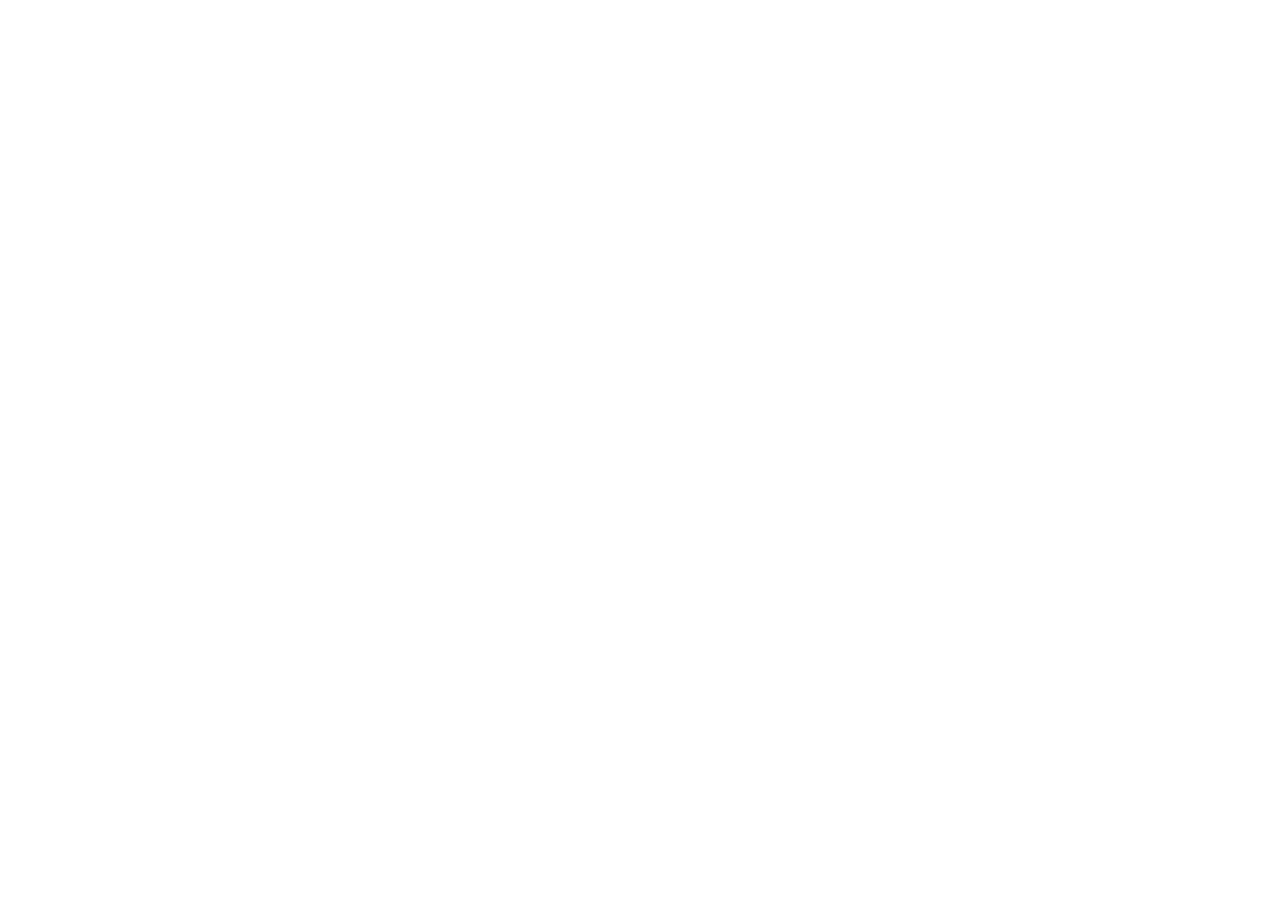
==== 1. Responsive Admin Dashboard Panel/LogiDigital/index.html @ f10ec6e3 "AutomatePro - sidebar work done now move to main area" ====
<!DOCTYPE html>
<html lang="en">
<head>
    <meta charset="UTF-8">
    <meta name="viewport" content="width=device-width, initial-scale=1.0">
    <title>LogiDigital</title>
    <link rel="stylesheet" href="style.css">
</head>
<body>
    
</body>
</html>
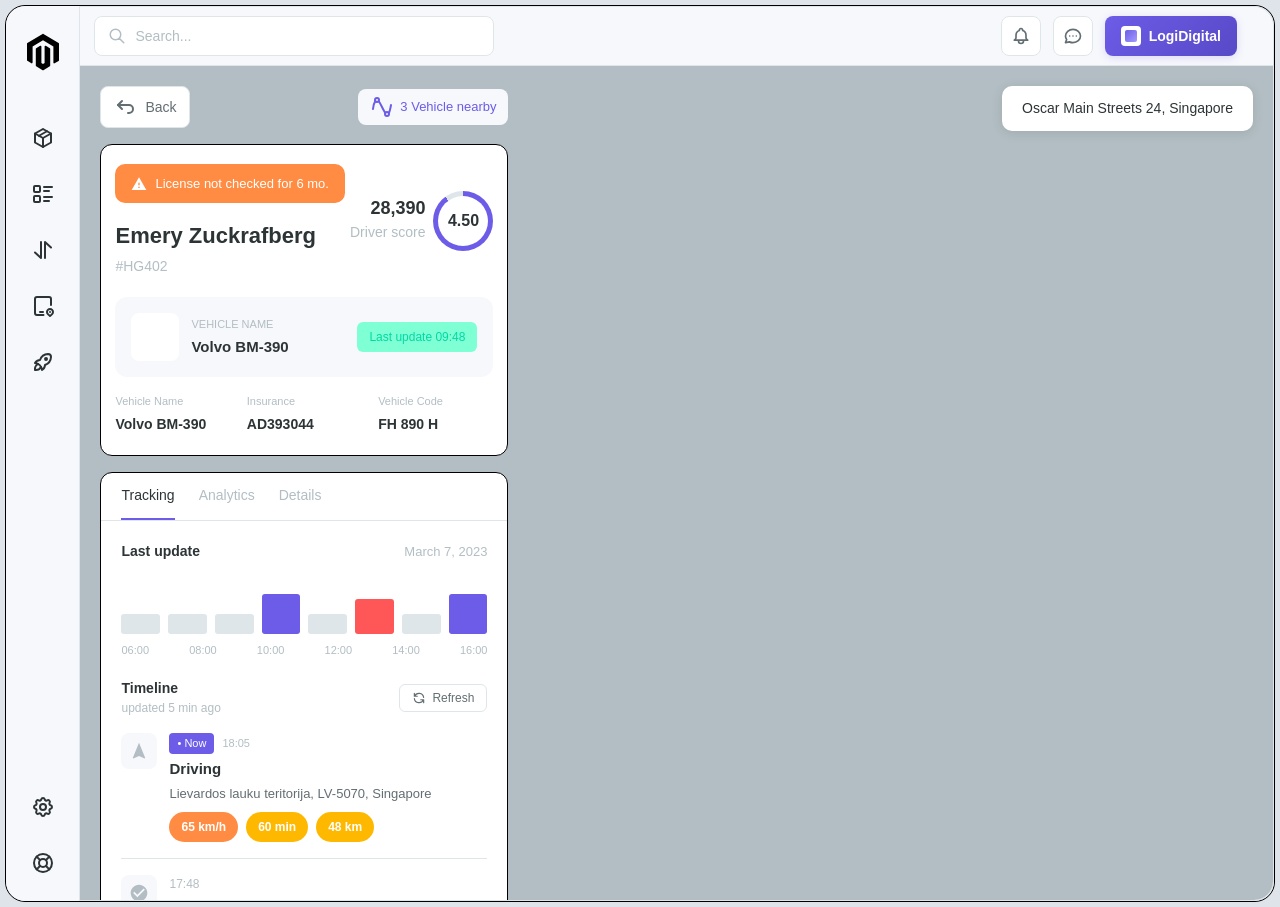
==== commit ae09b31d: "I created LogiDigital UI" ====
--- a/1. Responsive Admin Dashboard Panel/LogiDigital/index.html
+++ b/1. Responsive Admin Dashboard Panel/LogiDigital/index.html
@@ -1,12 +1,549 @@
 <!DOCTYPE html>
 <html lang="en">
-<head>
-    <meta charset="UTF-8">
-    <meta name="viewport" content="width=device-width, initial-scale=1.0">
+  <head>
+    <meta charset="UTF-8" />
+    <meta name="viewport" content="width=device-width, initial-scale=1.0" />
     <title>LogiDigital</title>
-    <link rel="stylesheet" href="style.css">
-</head>
-<body>
-    
-</body>
-</html>+    <link rel="stylesheet" href="style.css" />
+  </head>
+  <body>
+    <div class="app-container">
+      <!-- Sidebar -->
+      <aside class="sidebar">
+        <!-- sidebar group -->
+        <div class="sidebar-group">
+          <!-- Logo  -->
+          <div style="margin-bottom: 16px" class="Logo-container">
+            <svg
+              xmlns="http://www.w3.org/2000/svg"
+              x="0px"
+              y="0px"
+              width="40"
+              height="40"
+              viewBox="0 0 50 50"
+            >
+              <path
+                d="M 25.003906 2.3339844 C 24.825656 2.3339844 24.646781 2.3815625 24.488281 2.4765625 L 5.484375 13.896484 C 5.183375 14.077484 5 14.402906 5 14.753906 L 5 35.222656 C 5 35.571656 5.1805156 35.894172 5.4785156 36.076172 L 10.478516 39.128906 C 11.144516 39.535906 12 39.055391 12 38.275391 L 12 18.113281 L 25 10.173828 L 38 18.113281 L 38 38.314453 C 38 39.094453 38.853531 39.574922 39.519531 39.169922 L 44.519531 36.130859 C 44.818531 35.948859 45 35.625391 45 35.275391 L 45 14.753906 C 45 14.402906 44.816625 14.077484 44.515625 13.896484 L 25.517578 2.4765625 C 25.359078 2.3815625 25.182156 2.3339844 25.003906 2.3339844 z M 21.998047 17.175781 C 21.824234 17.175906 21.645016 17.222469 21.478516 17.324219 L 16.478516 20.378906 C 16.180516 20.560906 16 20.882469 16 21.230469 L 16 42.023438 C 16 42.374437 16.183375 42.699859 16.484375 42.880859 L 24.488281 47.689453 C 24.805281 47.880453 25.200578 47.879453 25.517578 47.689453 L 33.515625 42.882812 C 33.816625 42.701813 34 42.376391 34 42.025391 L 34 21.230469 C 34 20.882469 33.819484 20.559906 33.521484 20.378906 L 28.521484 17.324219 C 27.855484 16.917219 27 17.396734 27 18.177734 L 27 38.771484 L 25 39.994141 L 23 38.771484 L 23 18.177734 C 23 17.591984 22.519484 17.175406 21.998047 17.175781 z"
+              ></path>
+            </svg>
+          </div>
+
+          <!-- Tab 1 -->
+          <svg
+            xmlns="http://www.w3.org/2000/svg"
+            width="24"
+            height="24"
+            viewBox="0 0 24 24"
+            fill="none"
+            stroke="currentColor"
+            stroke-width="2"
+            stroke-linecap="round"
+            stroke-linejoin="round"
+            class="icon icon-tabler icons-tabler-outline icon-tabler-package"
+          >
+            <path stroke="none" d="M0 0h24v24H0z" fill="none" />
+            <path d="M12 3l8 4.5l0 9l-8 4.5l-8 -4.5l0 -9l8 -4.5" />
+            <path d="M12 12l8 -4.5" />
+            <path d="M12 12l0 9" />
+            <path d="M12 12l-8 -4.5" />
+            <path d="M16 5.25l-8 4.5" />
+          </svg>
+
+          <!-- Tab 2  -->
+          <svg
+            xmlns="http://www.w3.org/2000/svg"
+            width="24"
+            height="24"
+            viewBox="0 0 24 24"
+            fill="none"
+            stroke="currentColor"
+            stroke-width="2"
+            stroke-linecap="round"
+            stroke-linejoin="round"
+            class="icon icon-tabler icons-tabler-outline icon-tabler-list-details"
+          >
+            <path stroke="none" d="M0 0h24v24H0z" fill="none" />
+            <path d="M13 5h8" />
+            <path d="M13 9h5" />
+            <path d="M13 15h8" />
+            <path d="M13 19h5" />
+            <path
+              d="M3 4m0 1a1 1 0 0 1 1 -1h4a1 1 0 0 1 1 1v4a1 1 0 0 1 -1 1h-4a1 1 0 0 1 -1 -1z"
+            />
+            <path
+              d="M3 14m0 1a1 1 0 0 1 1 -1h4a1 1 0 0 1 1 1v4a1 1 0 0 1 -1 1h-4a1 1 0 0 1 -1 -1z"
+            />
+          </svg>
+          <!-- Tab 3 -->
+          <svg
+            xmlns="http://www.w3.org/2000/svg"
+            width="24"
+            height="24"
+            viewBox="0 0 24 24"
+            fill="none"
+            stroke="currentColor"
+            stroke-width="2"
+            stroke-linecap="round"
+            stroke-linejoin="round"
+            class="icon icon-tabler icons-tabler-outline icon-tabler-transfer-vertical"
+          >
+            <path stroke="none" d="M0 0h24v24H0z" fill="none" />
+            <path d="M10 4v16l-6 -5.5" />
+            <path d="M14 20v-16l6 5.5" />
+          </svg>
+          <!-- Tab 4 -->
+          <svg
+            xmlns="http://www.w3.org/2000/svg"
+            width="24"
+            height="24"
+            viewBox="0 0 24 24"
+            fill="none"
+            stroke="currentColor"
+            stroke-width="2"
+            stroke-linecap="round"
+            stroke-linejoin="round"
+            class="icon icon-tabler icons-tabler-outline icon-tabler-device-ipad-pin"
+          >
+            <path stroke="none" d="M0 0h24v24H0z" fill="none" />
+            <path
+              d="M12.5 21h-6.5a2 2 0 0 1 -2 -2v-14a2 2 0 0 1 2 -2h12a2 2 0 0 1 2 2v6"
+            />
+            <path d="M9 18h3" />
+            <path
+              d="M21.121 20.121a3 3 0 1 0 -4.242 0c.418 .419 1.125 1.045 2.121 1.879c1.051 -.89 1.759 -1.516 2.121 -1.879z"
+            />
+            <path d="M19 18v.01" />
+          </svg>
+          <!-- Tab 5 -->
+          <svg
+            xmlns="http://www.w3.org/2000/svg"
+            width="24"
+            height="24"
+            viewBox="0 0 24 24"
+            fill="none"
+            stroke="currentColor"
+            stroke-width="2"
+            stroke-linecap="round"
+            stroke-linejoin="round"
+            class="icon icon-tabler icons-tabler-outline icon-tabler-rocket"
+          >
+            <path stroke="none" d="M0 0h24v24H0z" fill="none" />
+            <path
+              d="M4 13a8 8 0 0 1 7 7a6 6 0 0 0 3 -5a9 9 0 0 0 6 -8a3 3 0 0 0 -3 -3a9 9 0 0 0 -8 6a6 6 0 0 0 -5 3"
+            />
+            <path d="M7 14a6 6 0 0 0 -3 6a6 6 0 0 0 6 -3" />
+            <path d="M15 9m-1 0a1 1 0 1 0 2 0a1 1 0 1 0 -2 0" />
+          </svg>
+        </div>
+        <!-- sidebar group -->
+        <div style="align-self: baseline" class="sidebar-group">
+          <!-- Settings -->
+          <svg
+            xmlns="http://www.w3.org/2000/svg"
+            width="24"
+            height="24"
+            viewBox="0 0 24 24"
+            fill="none"
+            stroke="currentColor"
+            stroke-width="2"
+            stroke-linecap="round"
+            stroke-linejoin="round"
+            class="icon icon-tabler icons-tabler-outline icon-tabler-settings"
+          >
+            <path stroke="none" d="M0 0h24v24H0z" fill="none" />
+            <path
+              d="M10.325 4.317c.426 -1.756 2.924 -1.756 3.35 0a1.724 1.724 0 0 0 2.573 1.066c1.543 -.94 3.31 .826 2.37 2.37a1.724 1.724 0 0 0 1.065 2.572c1.756 .426 1.756 2.924 0 3.35a1.724 1.724 0 0 0 -1.066 2.573c.94 1.543 -.826 3.31 -2.37 2.37a1.724 1.724 0 0 0 -2.572 1.065c-.426 1.756 -2.924 1.756 -3.35 0a1.724 1.724 0 0 0 -2.573 -1.066c-1.543 .94 -3.31 -.826 -2.37 -2.37a1.724 1.724 0 0 0 -1.065 -2.572c-1.756 -.426 -1.756 -2.924 0 -3.35a1.724 1.724 0 0 0 1.066 -2.573c-.94 -1.543 .826 -3.31 2.37 -2.37c1 .608 2.296 .07 2.572 -1.065z"
+            />
+            <path d="M9 12a3 3 0 1 0 6 0a3 3 0 0 0 -6 0" />
+          </svg>
+          <!-- Help Center -->
+          <svg
+            xmlns="http://www.w3.org/2000/svg"
+            width="24"
+            height="24"
+            viewBox="0 0 24 24"
+            fill="none"
+            stroke="currentColor"
+            stroke-width="2"
+            stroke-linecap="round"
+            stroke-linejoin="round"
+            class="icon icon-tabler icons-tabler-outline icon-tabler-lifebuoy"
+          >
+            <path stroke="none" d="M0 0h24v24H0z" fill="none" />
+            <path d="M12 12m-4 0a4 4 0 1 0 8 0a4 4 0 1 0 -8 0" />
+            <path d="M12 12m-9 0a9 9 0 1 0 18 0a9 9 0 1 0 -18 0" />
+            <path d="M15 15l3.35 3.35" />
+            <path d="M9 15l-3.35 3.35" />
+            <path d="M5.65 5.65l3.35 3.35" />
+            <path d="M18.35 5.65l-3.35 3.35" />
+          </svg>
+        </div>
+      </aside>
+      <!-- Main Content -->
+      <main class="main-content">
+        <!-- Header -->
+        <div class="main-content-header">
+          <!-- Search bar -->
+          <div class="search-container">
+            <svg
+              class="search-icon"
+              fill="none"
+              stroke="currentColor"
+              viewBox="0 0 24 24"
+            >
+              <path
+                stroke-linecap="round"
+                stroke-linejoin="round"
+                stroke-width="2"
+                d="M21 21l-6-6m2-5a7 7 0 11-14 0 7 7 0 0114 0z"
+              ></path>
+            </svg>
+            <input type="text" class="search-input" placeholder="Search..." />
+          </div>
+
+          <!-- Buttons -->
+          <div class="buttons-container">
+            <!-- Notification Button -->
+            <button class="icon-button" aria-label="Notifications">
+              <svg fill="none" stroke="currentColor" viewBox="0 0 24 24">
+                <path
+                  stroke-linecap="round"
+                  stroke-linejoin="round"
+                  stroke-width="2"
+                  d="M15 17h5l-1.405-1.405A2.032 2.032 0 0118 14.158V11a6.002 6.002 0 00-4-5.659V5a2 2 0 10-4 0v.341C7.67 6.165 6 8.388 6 11v3.159c0 .538-.214 1.055-.595 1.436L4 17h5m6 0v1a3 3 0 11-6 0v-1m6 0H9"
+                ></path>
+              </svg>
+            </button>
+
+            <!-- Chat Button -->
+            <button class="icon-button" aria-label="Messages">
+              <svg fill="none" stroke="currentColor" viewBox="0 0 24 24">
+                <path
+                  stroke-linecap="round"
+                  stroke-linejoin="round"
+                  stroke-width="2"
+                  d="M8 12h.01M12 12h.01M16 12h.01M21 12c0 4.418-4.03 8-9 8a9.863 9.863 0 01-4.255-.949L3 20l1.395-3.72C3.512 15.042 3 13.574 3 12c0-4.418 4.03-8 9-8s9 3.582 9 8z"
+                ></path>
+              </svg>
+            </button>
+
+            <!-- Logo Button -->
+            <button class="logo-button">
+              <span class="logo-icon"></span>
+              <span>LogiDigital</span>
+            </button>
+          </div>
+        </div>
+
+        <!-- Map area -->
+        <!-- Map area with overlays -->
+        <div class="map-area">
+          <!-- Location Indicator (Top Right) -->
+          <div class="location-indicator">Oscar Main Streets 24, Singapore</div>
+
+          <!-- Sidebar Panel (Left) -->
+          <div class="sidebar-panel">
+            <div class="sidebar-header">
+              <!-- Top Buttons : Back and Vehicles Row -->
+              <div class="back-vehicles-row">
+                <button class="back-button">
+                  <svg xmlns="http://www.w3.org/2000/svg" width="24" height="24" viewBox="0 0 24 24" fill="none" stroke="currentColor" stroke-width="2" stroke-linecap="round" stroke-linejoin="round" class="icon icon-tabler icons-tabler-outline icon-tabler-arrow-back-up"><path stroke="none" d="M0 0h24v24H0z" fill="none"/><path d="M9 14l-4 -4l4 -4" /><path d="M5 10h11a4 4 0 1 1 0 8h-1" /></svg>
+                  Back
+                </button>
+                <div class="vehicles-nearby">
+                  <svg xmlns="http://www.w3.org/2000/svg" width="24" height="24" viewBox="0 0 24 24" fill="none" stroke="currentColor" stroke-width="2" stroke-linecap="round" stroke-linejoin="round" class="icon icon-tabler icons-tabler-outline icon-tabler-math-max-min"><path stroke="none" d="M0 0h24v24H0z" fill="none"/><path d="M15 19a2 2 0 1 0 4 0a2 2 0 0 0 -4 0" /><path d="M5 5a2 2 0 1 0 4 0a2 2 0 0 0 -4 0" /><path d="M3 14s.605 -5.44 2.284 -7.862m3.395 .026c2.137 2.652 4.547 9.113 6.68 11.719" /><path d="M18.748 18.038c.702 -.88 1.452 -3.56 2.252 -8.038" /></svg>
+                  3 Vehicle nearby
+                </div>
+              </div>
+
+              <!-- Vechical  Card -->
+              <div class="vechical-card">
+                <!-- Driver Info -->
+                <div class="driver-info">
+                  <!-- Warning Badge -->
+                  <div>
+                    <div class="warning-badge">
+                      <svg
+                        width="16"
+                        height="16"
+                        fill="currentColor"
+                        viewBox="0 0 24 24"
+                      >
+                        <path
+                          d="M1 21h22L12 2 1 21zm12-3h-2v-2h2v2zm0-4h-2v-4h2v4z"
+                        ></path>
+                      </svg>
+                      License not checked for 6 mo.
+                    </div>
+                    <div class="driver-details">
+                      <h2>Emery Zuckrafberg</h2>
+                      <div class="driver-id">#HG402</div>
+                    </div>
+                  </div>
+
+                  <div>
+                    <div class="driver-score-box">
+                      <div class="score-display">
+                        <div>
+                          <span class="score-number">28,390</span>
+                          <div class="score-label">Driver score</div>
+                        </div>
+                        <div class="score-circle">
+                          <span class="score-text">4.50</span>
+                        </div>
+                      </div>
+                    </div>
+                  </div>
+                </div>
+
+                <!-- Vehicle Info Card -->
+                <div class="vehicle-info-card">
+                  <div class="vehicle-icon"></div>
+                  <div class="vehicle-details">
+                    <div class="vehicle-label">Vehicle Name</div>
+                    <div class="vehicle-name">Volvo BM-390</div>
+                  </div>
+                  <div class="update-badge">Last update 09:48</div>
+                </div>
+
+                <!-- Vehicle Meta -->
+                <div class="vehicle-meta">
+                  <div class="meta-item">
+                    <div class="meta-label">Vehicle Name</div>
+                    <div class="meta-value">Volvo BM-390</div>
+                  </div>
+                  <div class="meta-item">
+                    <div class="meta-label">Insurance</div>
+                    <div class="meta-value">AD393044</div>
+                  </div>
+                  <div class="meta-item">
+                    <div class="meta-label">Vehicle Code</div>
+                    <div class="meta-value">FH 890 H</div>
+                  </div>
+                </div>
+              </div>
+
+              <!-- Tabs -->
+              <div class="tabs-section">
+                <div class="tabs">
+                  <div class="tab active">Tracking</div>
+                  <div class="tab">Analytics</div>
+                  <div class="tab">Details</div>
+                </div>
+
+                <!-- Tracking Content -->
+                <div class="tracking-content">
+                  <!-- Last Update Section -->
+                  <div class="last-update-section">
+                    <div class="section-header">
+                      <span class="section-title">Last update</span>
+                      <span class="date-text">March 7, 2023</span>
+                    </div>
+
+                    <!-- Timeline Chart -->
+                    <div class="timeline-chart">
+                      <div class="timeline-column">
+                        <div class="timeline-bar light"></div>
+                      </div>
+                      <div class="timeline-column">
+                        <div class="timeline-bar light"></div>
+                      </div>
+                      <div class="timeline-column">
+                        <div class="timeline-bar light"></div>
+                      </div>
+                      <div class="timeline-column">
+                        <div class="timeline-bar active"></div>
+                      </div>
+                      <div class="timeline-column">
+                        <div class="timeline-bar light"></div>
+                      </div>
+                      <div class="timeline-column">
+                        <div class="timeline-bar red"></div>
+                      </div>
+                      <div class="timeline-column">
+                        <div class="timeline-bar light"></div>
+                      </div>
+                      <div class="timeline-column">
+                        <div class="timeline-bar active"></div>
+                      </div>
+                    </div>
+
+                    <div class="time-labels">
+                      <span>06:00</span>
+                      <span>08:00</span>
+                      <span>10:00</span>
+                      <span>12:00</span>
+                      <span>14:00</span>
+                      <span>16:00</span>
+                    </div>
+                  </div>
+
+                  <!-- Timeline Section -->
+                  <div class="timeline-section">
+                    <div class="timeline-header">
+                      <div>
+                        <div class="timeline-title">Timeline</div>
+                        <div class="timeline-updated">updated 5 min ago</div>
+                      </div>
+                      <button class="refresh-button">
+                        <svg
+                          width="14"
+                          height="14"
+                          fill="none"
+                          stroke="currentColor"
+                          viewBox="0 0 24 24"
+                        >
+                          <path
+                            stroke-linecap="round"
+                            stroke-linejoin="round"
+                            stroke-width="2"
+                            d="M4 4v5h.582m15.356 2A8.001 8.001 0 004.582 9m0 0H9m11 11v-5h-.581m0 0a8.003 8.003 0 01-15.357-2m15.357 2H15"
+                          ></path>
+                        </svg>
+                        Refresh
+                      </button>
+                    </div>
+
+                    <!-- Timeline Items -->
+                    <div class="timeline-items">
+                      <!-- Current Driving -->
+                      <div class="timeline-item">
+                        <div class="timeline-icon">
+                          <svg
+                            width="20"
+                            height="20"
+                            fill="currentColor"
+                            viewBox="0 0 24 24"
+                          >
+                            <path
+                              d="M12 2L4.5 20.29l.71.71L12 18l6.79 3 .71-.71z"
+                            ></path>
+                          </svg>
+                        </div>
+                        <div class="timeline-details">
+                          <div class="timeline-time">
+                            <span class="now-badge">• Now</span>
+                            <span class="actual-time">18:05</span>
+                          </div>
+                          <div class="timeline-status">Driving</div>
+                          <div class="timeline-location">
+                            Lievardos lauku teritorija, LV-5070, Singapore
+                          </div>
+                          <div class="timeline-stats">
+                            <span class="stat-badge speed">65 km/h</span>
+                            <span class="stat-badge time">60 min</span>
+                            <span class="stat-badge distance">48 km</span>
+                          </div>
+                        </div>
+                      </div>
+
+                      <!-- Started Driving -->
+                      <div class="timeline-item">
+                        <div class="timeline-icon">
+                          <svg
+                            width="20"
+                            height="20"
+                            fill="currentColor"
+                            viewBox="0 0 24 24"
+                          >
+                            <path
+                              d="M12 2C6.48 2 2 6.48 2 12s4.48 10 10 10 10-4.48 10-10S17.52 2 12 2zm-2 15l-5-5 1.41-1.41L10 14.17l7.59-7.59L19 8l-9 9z"
+                            ></path>
+                          </svg>
+                        </div>
+                        <div class="timeline-details">
+                          <div class="timeline-time">
+                            <span class="time-badge">17:48</span>
+                          </div>
+                          <div class="timeline-status">Started Driving</div>
+                          <div class="timeline-location">
+                            Shrījku lauku teritorija, LV-1270, Singapore
+                          </div>
+                        </div>
+                      </div>
+
+                      <!-- Stopped -->
+                      <div class="timeline-item">
+                        <div class="timeline-icon">
+                          <svg
+                            width="20"
+                            height="20"
+                            fill="currentColor"
+                            viewBox="0 0 24 24"
+                          >
+                            <path
+                              d="M9 16.17L4.83 12l-1.42 1.41L9 19 21 7l-1.41-1.41z"
+                            ></path>
+                          </svg>
+                        </div>
+                        <div class="timeline-details">
+                          <div class="timeline-time">
+                            <span class="time-badge">17:32</span>
+                          </div>
+                          <div class="timeline-status">Stopped</div>
+                          <div class="timeline-location">
+                            Orchard flav, LV-5034, Singapore
+                          </div>
+                        </div>
+                      </div>
+
+                      <!-- Driving -->
+                      <div class="timeline-item">
+                        <div class="timeline-icon">
+                          <svg
+                            width="20"
+                            height="20"
+                            fill="currentColor"
+                            viewBox="0 0 24 24"
+                          >
+                            <path
+                              d="M12 2L4.5 20.29l.71.71L12 18l6.79 3 .71-.71z"
+                            ></path>
+                          </svg>
+                        </div>
+                        <div class="timeline-details">
+                          <div class="timeline-time">
+                            <span class="time-badge">17:12</span>
+                          </div>
+                          <div class="timeline-status">Driving</div>
+                          <div class="timeline-location">
+                            Sofia Garden teritorija, LV-8470, Singapore
+                          </div>
+                        </div>
+                      </div>
+
+                      <!-- Started Driving -->
+                      <div class="timeline-item">
+                        <div class="timeline-icon">
+                          <svg
+                            width="20"
+                            height="20"
+                            fill="currentColor"
+                            viewBox="0 0 24 24"
+                          >
+                            <path
+                              d="M12 2C6.48 2 2 6.48 2 12s4.48 10 10 10 10-4.48 10-10S17.52 2 12 2zm-2 15l-5-5 1.41-1.41L10 14.17l7.59-7.59L19 8l-9 9z"
+                            ></path>
+                          </svg>
+                        </div>
+                        <div class="timeline-details">
+                          <div class="timeline-time">
+                            <span class="time-badge">17:05</span>
+                          </div>
+                          <div class="timeline-status">Started Driving</div>
+                          <div class="timeline-location">
+                            Main Street teritorija, Singapore
+                          </div>
+                        </div>
+                      </div>
+                    </div>
+                  </div>
+                </div>
+              </div>
+            </div>
+          </div>
+        </div>
+      </main>
+    </div>
+  </body>
+</html>
--- a/1. Responsive Admin Dashboard Panel/LogiDigital/style.css
+++ b/1. Responsive Admin Dashboard Panel/LogiDigital/style.css
@@ -0,0 +1,772 @@
+/* Color Palette */
+:root {
+  /* Primary Brand Colors */
+  --primary-purple: #6c5ce7;
+  --primary-purple-light: #a29bfe;
+  --primary-purple-dark: #5849c7;
+
+  /* Accent Colors */
+  --accent-green: #00d9a5;
+  --accent-green-light: #7fffd4;
+  --accent-blue: #4a90e2;
+  --accent-yellow: #ffb800;
+  --accent-orange: #ff8c42;
+
+  /* Status Colors */
+  --status-warning: #ffc107;
+  --status-success: #00d9a5;
+  --status-info: #4a90e2;
+  --status-error: #ff5757;
+
+  /* Map Route Colors */
+  --route-active: #6c5ce7;
+  --route-inactive: #b8b5c8;
+  --map-background: #e8e9f0;
+
+  /* Neutral Colors */
+  --white: #ffffff;
+  --background-light: #f7f8fc;
+  --background-gray: #fafbfd;
+  --text-primary: #2d3436;
+  --text-secondary: #636e72;
+  --text-muted: #b2bec3;
+  --border-light: #dfe6e9;
+  --border-medium: #b2bec3;
+
+  /* Chart/Graph Colors */
+  --chart-purple: #6c5ce7;
+  --chart-blue: #4a90e2;
+  --chart-background: #f0f1f7;
+
+  /* Badge/Tag Colors */
+  --tag-yellow: #ffb800;
+  --tag-yellow-bg: #fff9e6;
+  --tag-orange: #ff8c42;
+  --tag-orange-bg: #fff4ed;
+}
+
+* {
+  margin: 0;
+  padding: 0;
+  box-sizing: border-box;
+}
+
+body {
+  font-family: "Inter", -apple-system, BlinkMacSystemFont, "Segoe UI", "Roboto",
+    "Helvetica Neue", Arial, sans-serif;
+  background-color: #dfe4ea;
+  color: var(--text-primary);
+  font-size: 14px;
+  line-height: 1.5;
+  display: flex;
+  justify-content: center;
+  padding: 5px;
+}
+
+/* Layout */
+.app-container {
+  display: flex;
+  width: 1430px;
+  height: 897px;
+  /* overflow: hidden; */
+  /* background-color: var(--chefs-hat); */
+  background-color: #dfe4ea;
+  align-items: center;
+  border: 1px solid black;
+  border-radius: 20px;
+}
+
+/* Sidebar */
+.sidebar {
+  width: 78px;
+  /* height: 897px; */
+  height: 100%;
+  background-color: var(--background-light);
+  /* border-right: 1px solid var(--border-light); */
+  border-radius: 20px 0 0 20px;
+  padding: 26px 0 26px 0;
+  display: flex;
+  flex-direction: column;
+  justify-content: space-between;
+}
+
+.sidebar-group {
+  width: 100%;
+  height: fit-content;
+  display: flex;
+  flex-direction: column;
+  justify-content: center;
+  align-items: center;
+  gap: 32px;
+}
+
+.main-content {
+  width: 100%;
+  /* max-width: 1351px; */
+  height: 100%;
+  border: 1px solid var(--border-light);
+  background-color: var(--background-light);
+  border-radius: 0 20px 20px 0;
+  display: flex;
+  flex-direction: column;
+  /* align-items: center; */
+  /* justify-content: space-between; */
+  overflow: hidden;
+}
+
+.main-content-header {
+  width: 100%;
+  /* max-width: 1351px; */
+  height: 63px;
+  border-bottom: 1px solid var(--border-light);
+  border-radius: 0 20px 0 0;
+  padding: 0 36px 0 14px;
+  background-color: var(--background-light);
+  display: flex;
+  align-items: center;
+  justify-content: space-between;
+  gap: 20px;
+}
+
+/* Search Bar */
+.search-container {
+  flex: 1;
+  max-width: 400px;
+  position: relative;
+}
+
+.search-input {
+  width: 100%;
+  height: 40px;
+  padding: 0 16px 0 40px;
+  border: 1px solid var(--border-light);
+  border-radius: 8px;
+  font-size: 14px;
+  color: var(--text-primary);
+  background-color: var(--white);
+  transition: all 0.2s ease;
+}
+
+.search-input::placeholder {
+  color: var(--text-muted);
+}
+
+.search-input:focus {
+  outline: none;
+  border-color: var(--primary-purple);
+  box-shadow: 0 0 0 3px rgba(108, 92, 231, 0.1);
+}
+
+.search-icon {
+  position: absolute;
+  left: 14px;
+  top: 50%;
+  transform: translateY(-50%);
+  width: 18px;
+  height: 18px;
+  color: var(--text-muted);
+}
+
+/* Buttons Container */
+.buttons-container {
+  display: flex;
+  align-items: center;
+  gap: 12px;
+}
+
+.icon-button {
+  width: 40px;
+  height: 40px;
+  border: 1px solid var(--border-light);
+  border-radius: 8px;
+  background-color: var(--white);
+  display: flex;
+  align-items: center;
+  justify-content: center;
+  cursor: pointer;
+  transition: all 0.2s ease;
+  position: relative;
+}
+
+.icon-button:hover {
+  background-color: var(--background-light);
+  border-color: var(--border-medium);
+}
+
+.icon-button svg {
+  width: 20px;
+  height: 20px;
+  color: var(--text-secondary);
+}
+
+/* Logo Button */
+.logo-button {
+  height: 40px;
+  padding: 0 16px;
+  border: none;
+  border-radius: 8px;
+  background: linear-gradient(
+    135deg,
+    var(--primary-purple) 0%,
+    var(--primary-purple-dark) 100%
+  );
+  color: var(--white);
+  font-size: 14px;
+  font-weight: 600;
+  display: flex;
+  align-items: center;
+  gap: 8px;
+  cursor: pointer;
+  transition: all 0.2s ease;
+  box-shadow: 0 2px 8px rgba(108, 92, 231, 0.2);
+}
+
+.logo-button:hover {
+  transform: translateY(-1px);
+  box-shadow: 0 4px 12px rgba(108, 92, 231, 0.3);
+}
+
+.logo-icon {
+  width: 20px;
+  height: 20px;
+  background: var(--white);
+  border-radius: 4px;
+  display: flex;
+  align-items: center;
+  justify-content: center;
+}
+
+.logo-icon::before {
+  content: "";
+  width: 12px;
+  height: 12px;
+  background: linear-gradient(
+    135deg,
+    var(--primary-purple) 0%,
+    var(--primary-purple-light) 100%
+  );
+  border-radius: 2px;
+}
+
+/* Map Area Placeholder */
+.map-area {
+  width: 100%;
+  height: 100%;
+  background-color: var(--border-medium);
+  display: flex;
+  align-items: center;
+  justify-content: center;
+  color: var(--text-muted);
+  font-size: 14px;
+}
+
+/* Map Area Container */
+.map-area {
+  width: 100%;
+  height: 100%;
+  background-color: var(--border-medium);
+   display: flex;
+  align-items: center;
+  justify-content: center;
+  color: var(--text-muted);
+  font-size: 14px;
+  position: relative;
+  overflow: hidden;
+}
+
+/* Sidebar Panel */
+.sidebar-panel {
+  position: absolute;
+  top: 20px;
+  left: 20px;
+  width: 408px;
+  /* max-height: calc(100vh - 103px); */
+  /* height: fit-content; */
+  height: 100%;
+  background-color: rgba(255, 255, 255, 0);
+  /* border-radius: 20px; */
+  /* box-shadow: 0 4px 20px rgba(0, 0, 0, 0.1); */
+  z-index: 5;
+  display: flex;
+  flex-direction: column;
+  overflow: hidden;
+}
+
+/* Sidebar Header */
+.sidebar-header {
+  /* padding: 20px 20px 16px; */
+  /* border-bottom: 1px solid var(--border-light); */
+  height: 100%;
+}
+
+.back-vehicles-row {
+  display: flex;
+  justify-content: space-between;
+  align-items: center;
+  margin-bottom: 16px;
+}
+
+.back-button {
+  display: flex;
+  align-items: center;
+  gap: 8px;
+  padding: 8px 12px;
+  border: 1px solid var(--border-light);
+  border-radius: 8px;
+  background: var(--white);
+  color: var(--text-secondary);
+  font-size: 14px;
+  cursor: pointer;
+  transition: all 0.2s ease;
+}
+
+.back-button:hover {
+  background: var(--background-light);
+}
+
+.vehicles-nearby {
+  display: flex;
+  align-items: center;
+  gap: 6px;
+  padding: 6px 12px;
+  background: var(--background-light);
+  border-radius: 8px;
+  color: var(--primary-purple);
+  font-size: 13px;
+  font-weight: 500;
+}
+
+.vechical-card {
+  width: 100%;
+  height: fit-content;
+  padding: 19px 14px 0px 14px;
+  background-color: white;
+  border: 1px solid black;
+  border-radius: 12px;
+  margin-bottom: 16px;
+}
+
+.warning-badge {
+  width: fit-content;
+  display: flex;
+  align-items: center;
+  gap: 8px;
+  padding: 10px 16px;
+  background: var(--tag-orange);
+  border-radius: 10px;
+  color: white;
+  font-size: 13px;
+  font-weight: 500;
+  margin-bottom: 16px;
+}
+
+.driver-info {
+  display: flex;
+  justify-content: space-between;
+  align-items: center;
+  margin-bottom: 20px;
+}
+
+.driver-details h2 {
+  font-size: 22px;
+  font-weight: 600;
+  color: var(--text-primary);
+  margin-bottom: 4px;
+}
+
+.driver-id {
+  font-size: 14px;
+  font-weight: 500;
+  color: var(--text-muted);
+}
+
+.driver-score-box {
+  text-align: right;
+}
+
+.score-label {
+  font-size: 14px;
+  font-weight: 500;
+  color: var(--text-muted);
+  margin-bottom: 4px;
+}
+
+.score-display {
+  display: flex;
+  align-items: center;
+  gap: 8px;
+}
+
+.score-number {
+  font-size: 18px;
+  font-weight: 600;
+  color: var(--text-primary);
+}
+
+.score-circle {
+  width: 60px;
+  height: 60px;
+  border-radius: 50%;
+  background: conic-gradient(
+    var(--primary-purple) 0deg 324deg,
+    var(--border-light) 324deg 360deg
+  );
+  display: flex;
+  align-items: center;
+  justify-content: center;
+  position: relative;
+}
+
+.score-circle::before {
+  content: "";
+  width: 50px;
+  height: 50px;
+  background: var(--white);
+  border-radius: 50%;
+  position: absolute;
+}
+
+.score-text {
+  position: relative;
+  z-index: 1;
+  font-size: 16px;
+  font-weight: 700;
+  color: var(--text-primary);
+}
+
+/* Vehicle Info Card */
+.vehicle-info-card {
+  display: flex;
+  align-items: center;
+  gap: 12px;
+  padding: 16px;
+  background: var(--background-light);
+  border-radius: 12px;
+  margin-bottom: 16px;
+  /* border-top: 1px solid gray;
+  border-bottom: 1px solid gray; */
+}
+
+.vehicle-icon {
+  width: 48px;
+  height: 48px;
+  background: var(--white);
+  border-radius: 8px;
+  display: flex;
+  align-items: center;
+  justify-content: center;
+  font-size: 24px;
+}
+
+.vehicle-details {
+  flex: 1;
+}
+
+.vehicle-label {
+  font-size: 11px;
+  color: var(--text-muted);
+  text-transform: uppercase;
+  margin-bottom: 4px;
+}
+
+.vehicle-name {
+  font-size: 15px;
+  font-weight: 600;
+  color: var(--text-primary);
+}
+
+.update-badge {
+  padding: 6px 12px;
+  background: var(--accent-green-light);
+  border-radius: 6px;
+  color: var(--accent-green);
+  font-size: 12px;
+  font-weight: 500;
+}
+
+.vehicle-meta {
+  display: grid;
+  grid-template-columns: repeat(3, 1fr);
+  gap: 16px;
+  margin-bottom: 20px;
+}
+
+.meta-item {
+  display: flex;
+  flex-direction: column;
+  gap: 4px;
+}
+
+.meta-label {
+  font-size: 11px;
+  color: var(--text-muted);
+  text-transform: capitalize;
+}
+
+.meta-value {
+  font-size: 14px;
+  font-weight: 600;
+  color: var(--text-primary);
+}
+
+/* Tabs */
+.tabs-section {
+  width: 100%;
+  height: 100%;
+  /* flex: 1; */
+  border: 1px solid black;
+  border-radius: 12px;
+  background-color: white;
+}
+
+.tabs {
+  display: flex;
+  gap: 24px;
+  padding: 0 20px;
+  border-bottom: 1px solid var(--border-light);
+}
+
+.tab {
+  padding: 12px 0;
+  font-size: 14px;
+  font-weight: 500;
+  color: var(--text-muted);
+  cursor: pointer;
+  border-bottom: 2px solid transparent;
+  transition: all 0.2s ease;
+}
+
+.tab.active {
+  color: var(--text-primary);
+  border-bottom-color: var(--primary-purple);
+}
+
+/* Tracking Content */
+.tracking-content {
+  padding: 20px;
+  overflow-y: auto;
+  max-height: calc(100vh - 100px);
+  /* height: 100%; */
+}
+
+.last-update-section {
+  margin-bottom: 20px;
+}
+
+.section-header {
+  display: flex;
+  justify-content: space-between;
+  align-items: center;
+  margin-bottom: 12px;
+}
+
+.section-title {
+  font-size: 14px;
+  font-weight: 600;
+  color: var(--text-primary);
+}
+
+.date-text {
+  font-size: 13px;
+  color: var(--text-muted);
+}
+
+/* Timeline Chart */
+.timeline-chart {
+  display: flex;
+  align-items: flex-end;
+  gap: 8px;
+  height: 60px;
+  margin-bottom: 8px;
+}
+
+.timeline-column {
+  flex: 1;
+  display: flex;
+  flex-direction: column;
+  justify-content: flex-end;
+  gap: 2px;
+}
+
+.timeline-bar {
+  width: 100%;
+  border-radius: 3px;
+  transition: all 0.2s ease;
+}
+
+.timeline-bar.light {
+  background: var(--border-light);
+  height: 20px;
+}
+
+.timeline-bar.active {
+  background: var(--primary-purple);
+  height: 40px;
+}
+
+.timeline-bar.red {
+  background: #ff5757;
+  height: 35px;
+}
+
+.time-labels {
+  display: flex;
+  justify-content: space-between;
+  font-size: 11px;
+  color: var(--text-muted);
+}
+
+/* Timeline Section */
+.timeline-section {
+  margin-top: 20px;
+}
+
+.timeline-header {
+  display: flex;
+  justify-content: space-between;
+  align-items: center;
+  margin-bottom: 16px;
+}
+
+.timeline-title {
+  font-size: 14px;
+  font-weight: 600;
+  color: var(--text-primary);
+}
+
+.timeline-updated {
+  font-size: 12px;
+  color: var(--text-muted);
+}
+
+.refresh-button {
+  display: flex;
+  align-items: center;
+  gap: 6px;
+  padding: 6px 12px;
+  border: 1px solid var(--border-light);
+  border-radius: 6px;
+  background: var(--white);
+  color: var(--text-secondary);
+  font-size: 12px;
+  cursor: pointer;
+  transition: all 0.2s ease;
+}
+
+.refresh-button:hover {
+  background: var(--background-light);
+}
+
+/* Timeline Items */
+.timeline-items {
+  display: flex;
+  flex-direction: column;
+  gap: 16px;
+}
+
+.timeline-item {
+  display: flex;
+  gap: 12px;
+  padding-bottom: 16px;
+  border-bottom: 1px solid var(--border-light);
+}
+
+.timeline-item:last-child {
+  border-bottom: none;
+}
+
+.timeline-icon {
+  width: 36px;
+  height: 36px;
+  border-radius: 8px;
+  background: var(--background-light);
+  display: flex;
+  align-items: center;
+  justify-content: center;
+  flex-shrink: 0;
+}
+
+.timeline-details {
+  flex: 1;
+}
+
+.timeline-time {
+  display: flex;
+  align-items: center;
+  gap: 8px;
+  margin-bottom: 4px;
+}
+
+.time-badge {
+  font-size: 12px;
+  color: var(--text-muted);
+}
+
+.now-badge {
+  padding: 2px 8px;
+  background: var(--primary-purple);
+  color: var(--white);
+  border-radius: 4px;
+  font-size: 11px;
+  font-weight: 500;
+}
+
+.actual-time {
+  font-size: 11px;
+  color: var(--text-muted);
+}
+
+.timeline-status {
+  font-size: 15px;
+  font-weight: 600;
+  color: var(--text-primary);
+  margin-bottom: 4px;
+}
+
+.timeline-location {
+  font-size: 13px;
+  color: var(--text-secondary);
+  margin-bottom: 8px;
+}
+
+.timeline-stats {
+  display: flex;
+  gap: 8px;
+}
+
+.stat-badge {
+  padding: 6px 12px;
+  border-radius: 20px;
+  font-size: 12px;
+  font-weight: 600;
+}
+
+.stat-badge.speed {
+  background: var(--accent-orange);
+  color: var(--white);
+}
+
+.stat-badge.time {
+  background: var(--accent-yellow);
+  color: var(--white);
+}
+
+.stat-badge.distance {
+  background: var(--accent-yellow);
+  color: var(--white);
+}
+
+/* Location Indicator */
+.location-indicator {
+  position: absolute;
+  top: 20px;
+  right: 20px;
+  padding: 12px 20px;
+  background: var(--white);
+  border-radius: 10px;
+  box-shadow: 0 2px 12px rgba(0, 0, 0, 0.1);
+  font-size: 14px;
+  color: var(--text-primary);
+  font-weight: 500;
+  z-index: 5;
+}
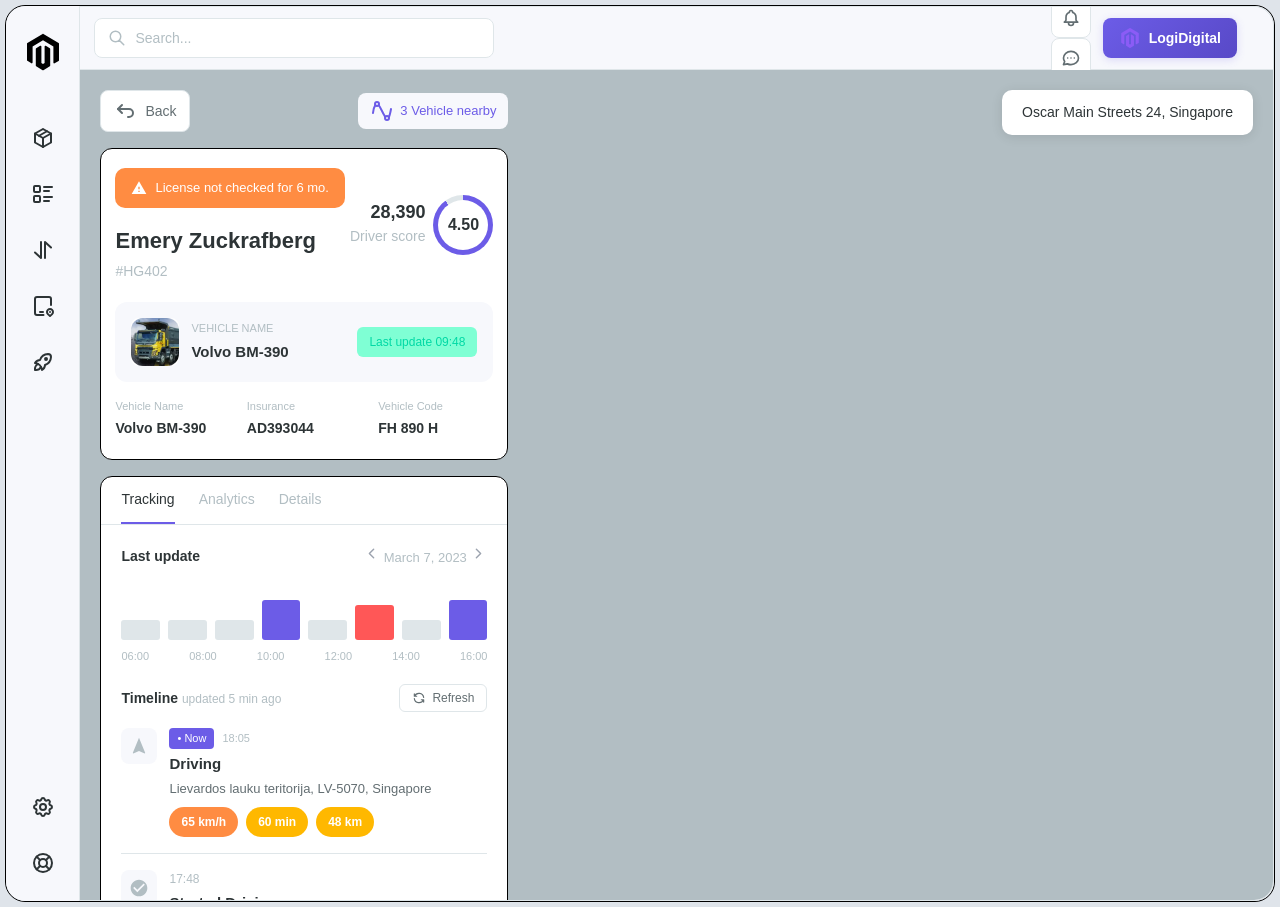
==== commit cdf7cf6d: "logiDigital - timeline working" ====
--- a/1. Responsive Admin Dashboard Panel/LogiDigital/index.html
+++ b/1. Responsive Admin Dashboard Panel/LogiDigital/index.html
@@ -204,32 +204,66 @@
           <!-- Buttons -->
           <div class="buttons-container">
             <!-- Notification Button -->
-            <button class="icon-button" aria-label="Notifications">
-              <svg fill="none" stroke="currentColor" viewBox="0 0 24 24">
-                <path
-                  stroke-linecap="round"
-                  stroke-linejoin="round"
-                  stroke-width="2"
-                  d="M15 17h5l-1.405-1.405A2.032 2.032 0 0118 14.158V11a6.002 6.002 0 00-4-5.659V5a2 2 0 10-4 0v.341C7.67 6.165 6 8.388 6 11v3.159c0 .538-.214 1.055-.595 1.436L4 17h5m6 0v1a3 3 0 11-6 0v-1m6 0H9"
-                ></path>
-              </svg>
-            </button>
-
-            <!-- Chat Button -->
-            <button class="icon-button" aria-label="Messages">
-              <svg fill="none" stroke="currentColor" viewBox="0 0 24 24">
-                <path
-                  stroke-linecap="round"
-                  stroke-linejoin="round"
-                  stroke-width="2"
-                  d="M8 12h.01M12 12h.01M16 12h.01M21 12c0 4.418-4.03 8-9 8a9.863 9.863 0 01-4.255-.949L3 20l1.395-3.72C3.512 15.042 3 13.574 3 12c0-4.418 4.03-8 9-8s9 3.582 9 8z"
-                ></path>
-              </svg>
-            </button>
+            <div class="buttons-icon-container">
+              <button class="icon-button" aria-label="Notifications">
+                <svg fill="none" stroke="currentColor" viewBox="0 0 24 24">
+                  <path
+                    stroke-linecap="round"
+                    stroke-linejoin="round"
+                    stroke-width="2"
+                    d="M15 17h5l-1.405-1.405A2.032 2.032 0 0118 14.158V11a6.002 6.002 0 00-4-5.659V5a2 2 0 10-4 0v.341C7.67 6.165 6 8.388 6 11v3.159c0 .538-.214 1.055-.595 1.436L4 17h5m6 0v1a3 3 0 11-6 0v-1m6 0H9"
+                  ></path>
+                </svg>
+              </button>
+
+              <!-- Chat Button -->
+              <button class="icon-button" aria-label="Messages">
+                <svg fill="none" stroke="currentColor" viewBox="0 0 24 24">
+                  <path
+                    stroke-linecap="round"
+                    stroke-linejoin="round"
+                    stroke-width="2"
+                    d="M8 12h.01M12 12h.01M16 12h.01M21 12c0 4.418-4.03 8-9 8a9.863 9.863 0 01-4.255-.949L3 20l1.395-3.72C3.512 15.042 3 13.574 3 12c0-4.418 4.03-8 9-8s9 3.582 9 8z"
+                  ></path>
+                </svg>
+              </button>
+            </div>
 
             <!-- Logo Button -->
             <button class="logo-button">
-              <span class="logo-icon"></span>
+              <!-- <span class="logo-icon"> -->
+              <svg
+                xmlns="http://www.w3.org/2000/svg"
+                x="0px"
+                y="0px"
+                width="22"
+                height="22"
+                viewBox="0,0,256,256"
+              >
+                <g
+                  fill="#8b5cf6"
+                  fill-rule="nonzero"
+                  stroke="none"
+                  stroke-width="1"
+                  stroke-linecap="butt"
+                  stroke-linejoin="miter"
+                  stroke-miterlimit="10"
+                  stroke-dasharray=""
+                  stroke-dashoffset="0"
+                  font-family="none"
+                  font-weight="none"
+                  font-size="none"
+                  text-anchor="none"
+                  style="mix-blend-mode: normal"
+                >
+                  <g transform="scale(5.12,5.12)">
+                    <path
+                      d="M25.00391,2.33398c-0.17825,0 -0.35712,0.04758 -0.51562,0.14258l-19.00391,11.41992c-0.301,0.181 -0.48437,0.50642 -0.48437,0.85742v20.46875c0,0.349 0.18052,0.67152 0.47852,0.85352l5,3.05273c0.666,0.407 1.52148,-0.07352 1.52148,-0.85352v-20.16211l13,-7.93945l13,7.93945v20.20117c0,0.78 0.85353,1.26047 1.51953,0.85547l5,-3.03906c0.299,-0.182 0.48047,-0.50547 0.48047,-0.85547v-20.52148c0,-0.351 -0.18337,-0.67642 -0.48437,-0.85742l-18.99805,-11.41992c-0.1585,-0.095 -0.33542,-0.14258 -0.51367,-0.14258zM21.99805,17.17578c-0.17381,0.00013 -0.35303,0.04669 -0.51953,0.14844l-5,3.05469c-0.298,0.182 -0.47852,0.50356 -0.47852,0.85156v20.79297c0,0.351 0.18338,0.67642 0.48438,0.85742l8.00391,4.80859c0.317,0.191 0.7123,0.19 1.0293,0l7.99805,-4.80664c0.301,-0.181 0.48438,-0.50642 0.48438,-0.85742v-20.79492c0,-0.348 -0.18052,-0.67056 -0.47852,-0.85156l-5,-3.05469c-0.666,-0.407 -1.52148,0.07251 -1.52148,0.85352v20.59375l-2,1.22266l-2,-1.22266v-20.59375c0,-0.58575 -0.48052,-1.00233 -1.00195,-1.00195z"
+                    ></path>
+                  </g>
+                </g>
+              </svg>
+              <!-- </span> -->
               <span>LogiDigital</span>
             </button>
           </div>
@@ -247,11 +281,48 @@
               <!-- Top Buttons : Back and Vehicles Row -->
               <div class="back-vehicles-row">
                 <button class="back-button">
-                  <svg xmlns="http://www.w3.org/2000/svg" width="24" height="24" viewBox="0 0 24 24" fill="none" stroke="currentColor" stroke-width="2" stroke-linecap="round" stroke-linejoin="round" class="icon icon-tabler icons-tabler-outline icon-tabler-arrow-back-up"><path stroke="none" d="M0 0h24v24H0z" fill="none"/><path d="M9 14l-4 -4l4 -4" /><path d="M5 10h11a4 4 0 1 1 0 8h-1" /></svg>
+                  <svg
+                    xmlns="http://www.w3.org/2000/svg"
+                    width="24"
+                    height="24"
+                    viewBox="0 0 24 24"
+                    fill="none"
+                    stroke="currentColor"
+                    stroke-width="2"
+                    stroke-linecap="round"
+                    stroke-linejoin="round"
+                    class="icon icon-tabler icons-tabler-outline icon-tabler-arrow-back-up"
+                    style="color: var(--text-secondary)"
+                  >
+                    <path stroke="none" d="M0 0h24v24H0z" fill="none" />
+                    <path d="M9 14l-4 -4l4 -4" />
+                    <path d="M5 10h11a4 4 0 1 1 0 8h-1" />
+                  </svg>
                   Back
                 </button>
                 <div class="vehicles-nearby">
-                  <svg xmlns="http://www.w3.org/2000/svg" width="24" height="24" viewBox="0 0 24 24" fill="none" stroke="currentColor" stroke-width="2" stroke-linecap="round" stroke-linejoin="round" class="icon icon-tabler icons-tabler-outline icon-tabler-math-max-min"><path stroke="none" d="M0 0h24v24H0z" fill="none"/><path d="M15 19a2 2 0 1 0 4 0a2 2 0 0 0 -4 0" /><path d="M5 5a2 2 0 1 0 4 0a2 2 0 0 0 -4 0" /><path d="M3 14s.605 -5.44 2.284 -7.862m3.395 .026c2.137 2.652 4.547 9.113 6.68 11.719" /><path d="M18.748 18.038c.702 -.88 1.452 -3.56 2.252 -8.038" /></svg>
+                  <svg
+                    xmlns="http://www.w3.org/2000/svg"
+                    width="24"
+                    height="24"
+                    viewBox="0 0 24 24"
+                    fill="none"
+                    stroke="currentColor"
+                    stroke-width="2"
+                    stroke-linecap="round"
+                    stroke-linejoin="round"
+                    class="icon icon-tabler icons-tabler-outline icon-tabler-math-max-min"
+                  >
+                    <path stroke="none" d="M0 0h24v24H0z" fill="none" />
+                    <path d="M15 19a2 2 0 1 0 4 0a2 2 0 0 0 -4 0" />
+                    <path d="M5 5a2 2 0 1 0 4 0a2 2 0 0 0 -4 0" />
+                    <path
+                      d="M3 14s.605 -5.44 2.284 -7.862m3.395 .026c2.137 2.652 4.547 9.113 6.68 11.719"
+                    />
+                    <path
+                      d="M18.748 18.038c.702 -.88 1.452 -3.56 2.252 -8.038"
+                    />
+                  </svg>
                   3 Vehicle nearby
                 </div>
               </div>
@@ -298,7 +369,15 @@
 
                 <!-- Vehicle Info Card -->
                 <div class="vehicle-info-card">
-                  <div class="vehicle-icon"></div>
+                  <div class="vehicle-icon">
+                    <img
+                      style="border-radius: 12px"
+                      width="48"
+                      height="48"
+                      src="./assets/Monosnap Volvo FMX 460 33 CU.M Tipper Images and P.png"
+                      alt=""
+                    />
+                  </div>
                   <div class="vehicle-details">
                     <div class="vehicle-label">Vehicle Name</div>
                     <div class="vehicle-name">Volvo BM-390</div>
@@ -337,7 +416,40 @@
                   <div class="last-update-section">
                     <div class="section-header">
                       <span class="section-title">Last update</span>
-                      <span class="date-text">March 7, 2023</span>
+                      <span class="date-text">
+                        <svg
+                          xmlns="http://www.w3.org/2000/svg"
+                          width="17"
+                          height="17"
+                          viewBox="0 0 24 24"
+                          fill="none"
+                          stroke="currentColor"
+                          stroke-width="2"
+                          stroke-linecap="round"
+                          stroke-linejoin="round"
+                          class="icon icon-tabler icons-tabler-outline icon-tabler-chevron-left"
+                          style="color: #9ca3af"
+                        >
+                          <path stroke="none" d="M0 0h24v24H0z" fill="none" />
+                          <path d="M15 6l-6 6l6 6" />
+                        </svg>
+                        <span>March 7, 2023</span>
+                        <svg
+                          xmlns="http://www.w3.org/2000/svg"
+                          width="17"
+                          height="17"
+                          viewBox="0 0 24 24"
+                          fill="none"
+                          stroke="currentColor"
+                          stroke-width="2"
+                          stroke-linecap="round"
+                          stroke-linejoin="round"
+                          class="icon icon-tabler icons-tabler-outline icon-tabler-chevron-right"
+                          style="color: #9ca3af"
+                        >
+                          <path stroke="none" d="M0 0h24v24H0z" fill="none" />
+                          <path d="M9 6l6 6l-6 6" /></svg
+                      ></span>
                     </div>
 
                     <!-- Timeline Chart -->
@@ -382,23 +494,25 @@
                   <div class="timeline-section">
                     <div class="timeline-header">
                       <div>
-                        <div class="timeline-title">Timeline</div>
-                        <div class="timeline-updated">updated 5 min ago</div>
+                        <span class="timeline-title">Timeline</span>
+                        <span class="timeline-updated">updated 5 min ago</span>
                       </div>
                       <button class="refresh-button">
                         <svg
+                          xmlns="http://www.w3.org/2000/svg"
                           width="14"
                           height="14"
+                          viewBox="0 0 24 24"
                           fill="none"
                           stroke="currentColor"
-                          viewBox="0 0 24 24"
+                          stroke-width="2"
+                          stroke-linecap="round"
+                          stroke-linejoin="round"
+                          class="icon icon-tabler icons-tabler-outline icon-tabler-refresh"
                         >
-                          <path
-                            stroke-linecap="round"
-                            stroke-linejoin="round"
-                            stroke-width="2"
-                            d="M4 4v5h.582m15.356 2A8.001 8.001 0 004.582 9m0 0H9m11 11v-5h-.581m0 0a8.003 8.003 0 01-15.357-2m15.357 2H15"
-                          ></path>
+                          <path stroke="none" d="M0 0h24v24H0z" fill="none" />
+                          <path d="M20 11a8.1 8.1 0 0 0 -15.5 -2m-.5 -4v4h4" />
+                          <path d="M4 13a8.1 8.1 0 0 0 15.5 2m.5 4v-4h-4" />
                         </svg>
                         Refresh
                       </button>
